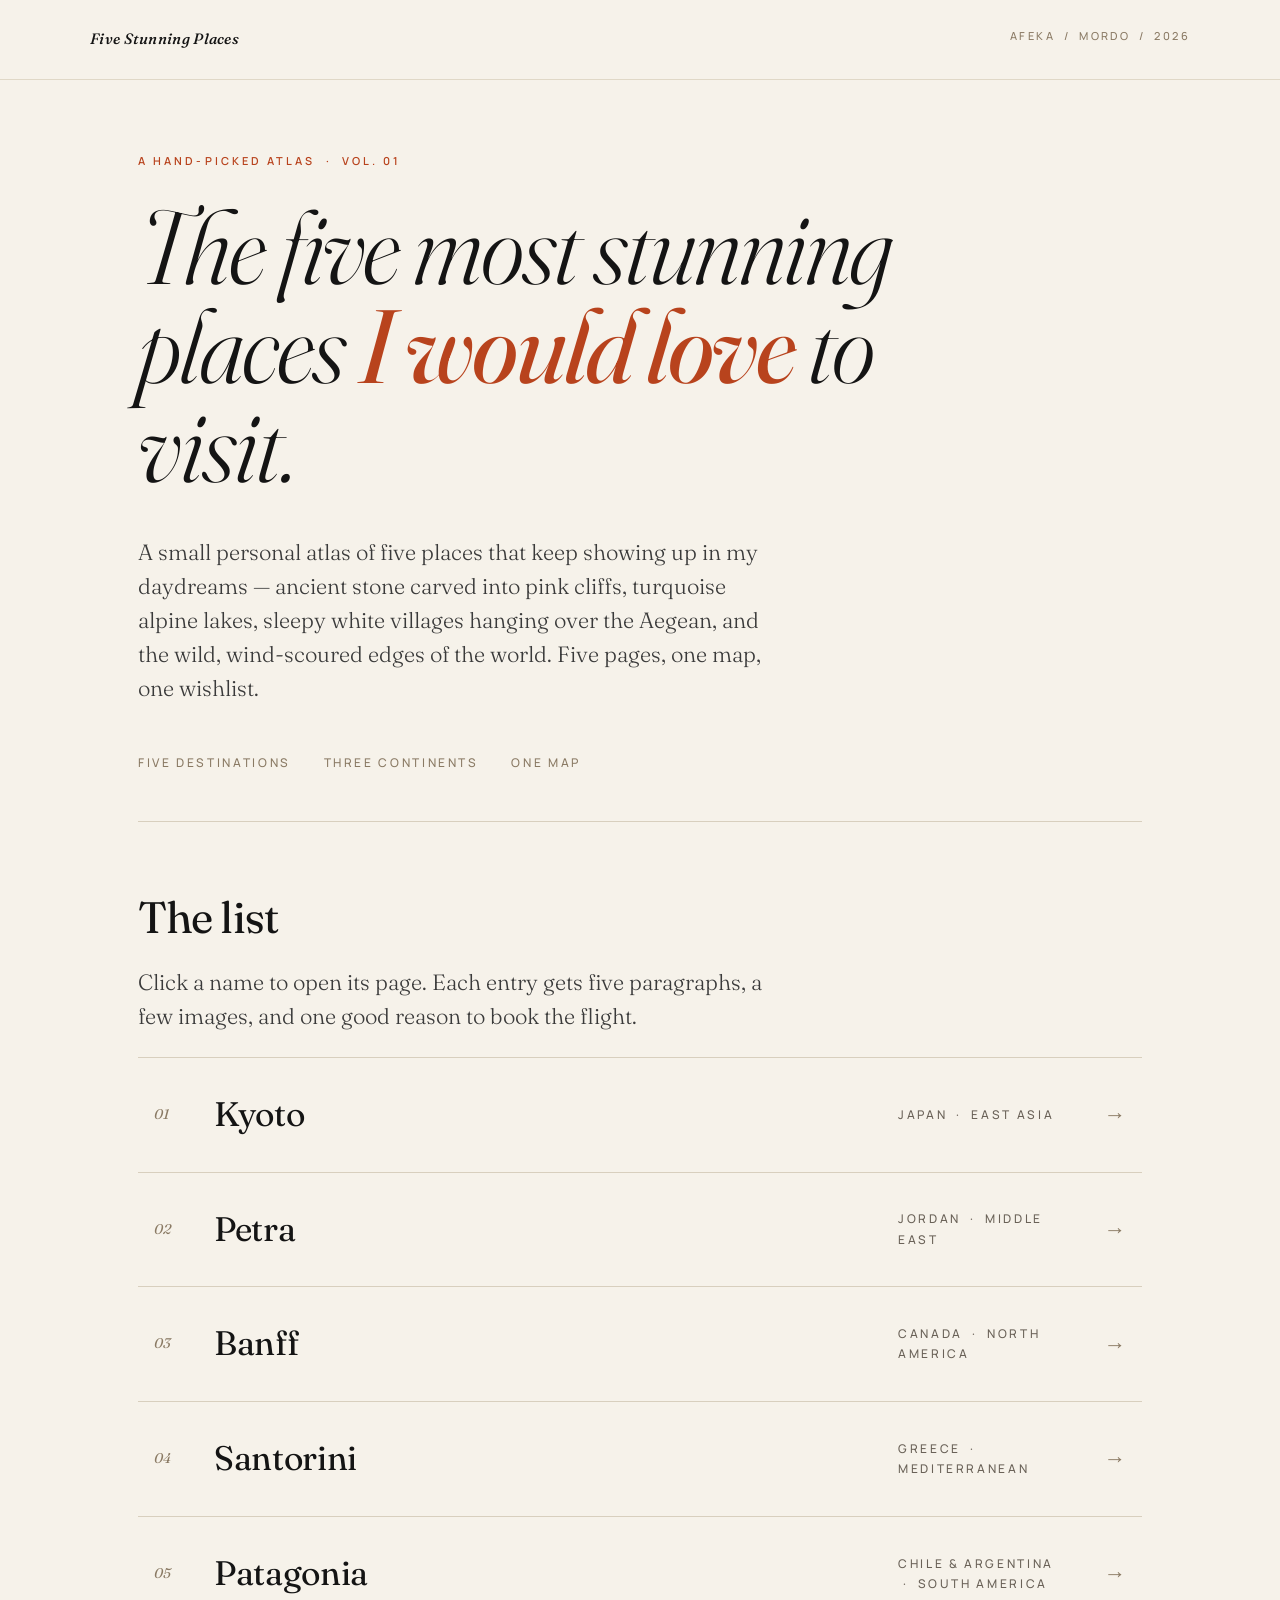
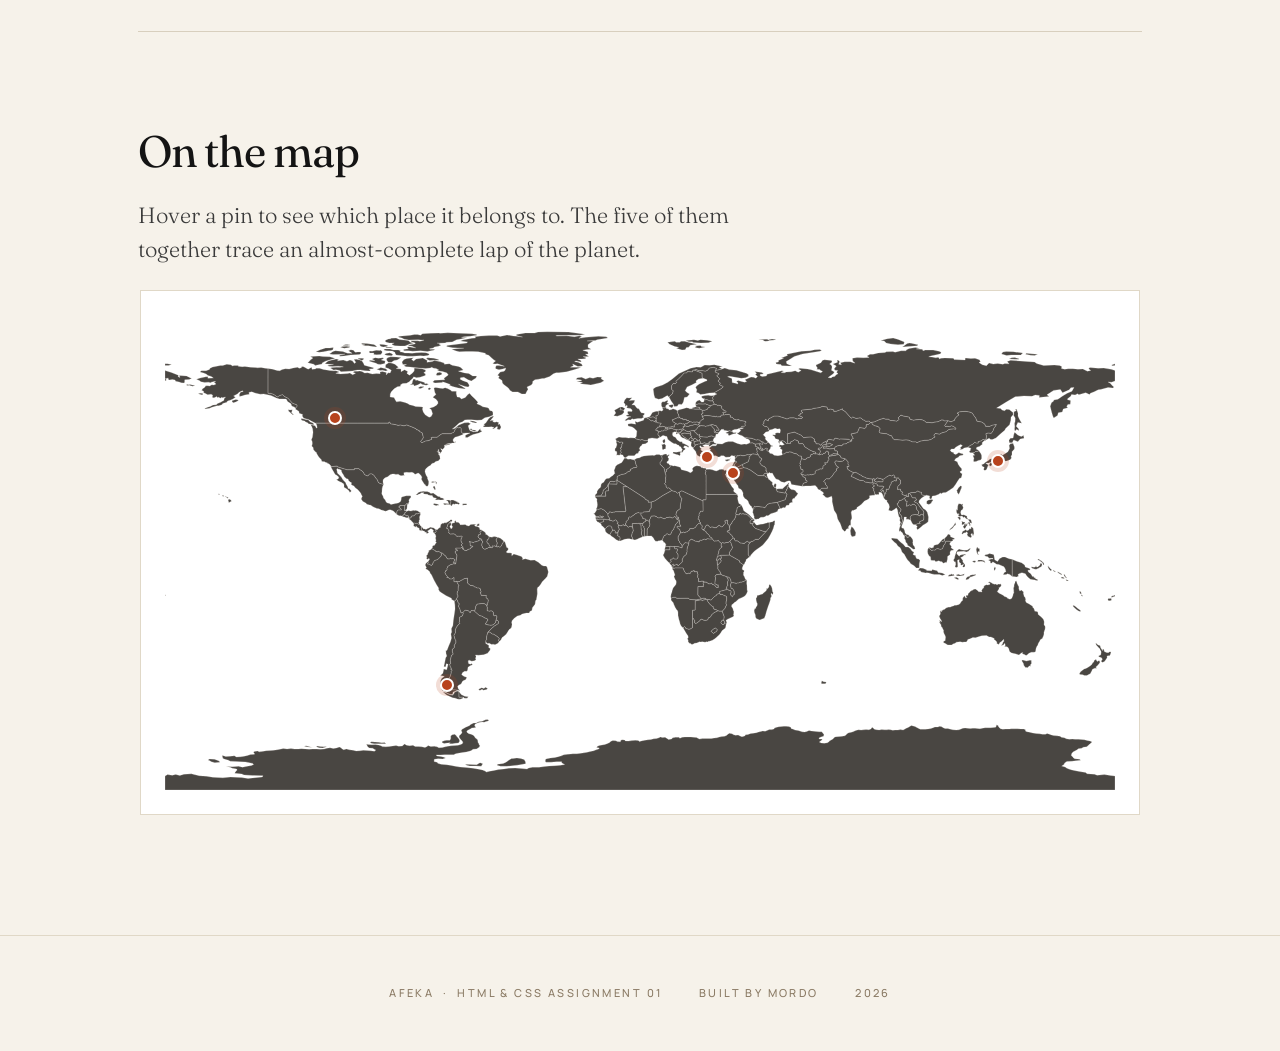
==== index.html @ 24f06f70 "Add files via upload" ====
<!doctype html>
<html lang="en">
  <head>
    <meta charset="UTF-8" />
    <meta name="viewport" content="width=device-width, initial-scale=1.0" />
    <title>Five Stunning Places — Afeka Project</title>
    <meta
      name="description"
      content="Five of the most beautiful places I'd love to visit. A small hand-built site for the Afeka web course."
    />
    <link rel="stylesheet" href="style.css" />
    <link rel="stylesheet" href="fixes.css" />
  </head>
  <body>
    <!-- ======================================================================
     Top bar
     ====================================================================== -->
    <div class="topbar">
      <div class="topbar-inner">
        <a class="brand" href="index.html">Five Stunning Places</a>
        <span class="brand-meta"
          >Afeka &nbsp;/&nbsp; Mordo &nbsp;/&nbsp; 2026</span
        >
      </div>
    </div>

    <!-- ======================================================================
     Hero
     ====================================================================== -->
    <div class="page">
      <span class="eyebrow">A hand-picked atlas &nbsp;·&nbsp; Vol. 01</span>

      <h1 class="hero-title">
        The five most stunning places <em>I would love</em> to visit.
      </h1>

      <p class="lede">
        A small personal atlas of five places that keep showing up in my
        daydreams — ancient stone carved into pink cliffs, turquoise alpine
        lakes, sleepy white villages hanging over the Aegean, and the wild,
        wind-scoured edges of the world. Five pages, one map, one wishlist.
      </p>

      <div class="hero-meta">
        <span>Five destinations</span>
        <span>Three continents</span>
        <span>One map</span>
      </div>

      <hr class="rule" />

      <!-- ==================================================================
         Destination index  (table used for semantic 5-column list)
         ================================================================== -->
      <h2>The list</h2>
      <p class="lede lede-spacing-large">
        Click a name to open its page. Each entry gets five paragraphs, a few
        images, and one good reason to book the flight.
      </p>

      <table class="index-table">
        <tr>
          <td class="index-num">01</td>
          <td class="index-name"><a href="kyoto.html">Kyoto</a></td>
          <td class="index-country">Japan &nbsp;·&nbsp; East Asia</td>
          <td class="index-arrow">&rarr;</td>
        </tr>
        <tr>
          <td class="index-num">02</td>
          <td class="index-name"><a href="petra.html">Petra</a></td>
          <td class="index-country">Jordan &nbsp;·&nbsp; Middle East</td>
          <td class="index-arrow">&rarr;</td>
        </tr>
        <tr>
          <td class="index-num">03</td>
          <td class="index-name"><a href="banff.html">Banff</a></td>
          <td class="index-country">Canada &nbsp;·&nbsp; North America</td>
          <td class="index-arrow">&rarr;</td>
        </tr>
        <tr>
          <td class="index-num">04</td>
          <td class="index-name"><a href="santorini.html">Santorini</a></td>
          <td class="index-country">Greece &nbsp;·&nbsp; Mediterranean</td>
          <td class="index-arrow">&rarr;</td>
        </tr>
        <tr>
          <td class="index-num">05</td>
          <td class="index-name"><a href="patagonia.html">Patagonia</a></td>
          <td class="index-country">
            Chile &amp; Argentina &nbsp;·&nbsp; South America
          </td>
          <td class="index-arrow">&rarr;</td>
        </tr>
      </table>

      <!-- ==================================================================
         World map with positioned pins
         ================================================================== -->
      <div class="map-section">
        <h2>On the map</h2>
        <p class="lede lede-spacing-small">
          Hover a pin to see which place it belongs to. The five of them
          together trace an almost-complete lap of the planet.
        </p>

        <div class="map-wrap">
          <div class="map-inner">
            <img
              class="worldmap"
              src="map.svg"
              alt="World map showing the location of each destination as a small red pin."
            />

            <a class="pin pin-kyoto" href="kyoto.html">
              <span class="pin-label">01 &nbsp;Kyoto</span>
            </a>
            <a class="pin pin-petra" href="petra.html">
              <span class="pin-label">02 &nbsp;Petra</span>
            </a>
            <a class="pin pin-banff" href="banff.html">
              <span class="pin-label">03 &nbsp;Banff</span>
            </a>
            <a class="pin pin-santorini" href="santorini.html">
              <span class="pin-label">04 &nbsp;Santorini</span>
            </a>
            <a class="pin pin-patagonia" href="patagonia.html">
              <span class="pin-label">05 &nbsp;Patagonia</span>
            </a>
          </div>
        </div>
      </div>
    </div>
    <!-- /.page -->

    <!-- ======================================================================
     Footer
     ====================================================================== -->
    <div class="footer">
      <span>Afeka &nbsp;·&nbsp; HTML &amp; CSS Assignment 01</span>
      <span>Built by Mordo</span>
      <span>2026</span>
    </div>
  </body>
</html>
---- style.css ----
/* ==========================================================================
   Five Stunning Places  —  Shared Stylesheet
   Afeka course assignment  /  Author: Mordo
   Aesthetic: refined editorial minimalism
   Constraints: only basic tags, no flexbox, no grid, no javascript
   ========================================================================== */

@import url("https://fonts.googleapis.com/css2?family=Fraunces:opsz,wght@9..144,300;9..144,400;9..144,500;9..144,600&family=Manrope:wght@300;400;500;600;700&display=swap");

/* --------------------------------------------------------------------------
   1. Reset & base
   -------------------------------------------------------------------------- */

* {
  margin: 0;
  padding: 0;
  box-sizing: border-box;
}

html {
  scroll-behavior: smooth;
}

body {
  background-color: #f6f2ea;
  color: #141414;
  font-family: "Manrope", "Helvetica Neue", Helvetica, sans-serif;
  font-size: 17px;
  line-height: 1.7;
  font-weight: 400;
  -webkit-font-smoothing: antialiased;
  text-rendering: optimizeLegibility;
}

img {
  display: block;
  max-width: 100%;
  height: auto;
  border: 0;
}

/* --------------------------------------------------------------------------
   2. Typography
   -------------------------------------------------------------------------- */

h1,
h2,
h3,
h4 {
  font-family: "Fraunces", Georgia, "Times New Roman", serif;
  color: #141414;
  font-weight: 400;
  letter-spacing: -0.02em;
  line-height: 1.05;
}

h1 {
  font-size: 92px;
  font-weight: 300;
  font-style: italic;
  margin-bottom: 32px;
}

h2 {
  font-size: 44px;
  font-weight: 400;
  margin-bottom: 24px;
  margin-top: 72px;
}

h3 {
  font-family: "Manrope", sans-serif;
  font-size: 11px;
  font-weight: 600;
  letter-spacing: 0.24em;
  text-transform: uppercase;
  color: #8a7a64;
  margin-bottom: 14px;
}

p {
  margin-bottom: 22px;
  color: #2a2622;
  max-width: 62ch;
}

a {
  color: #b8431d;
  text-decoration: none;
  border-bottom: 1px solid transparent;
  padding-bottom: 2px;
  transition:
    color 0.25s ease,
    border-color 0.25s ease;
}

a:hover {
  color: #7a2c13;
  border-bottom-color: #b8431d;
}

.lede {
  font-family: "Fraunces", Georgia, serif;
  font-size: 22px;
  font-weight: 300;
  line-height: 1.55;
  color: #3a3a3a;
  margin-bottom: 48px;
  max-width: 640px;
}

/* --------------------------------------------------------------------------
   3. Layout wrappers
   -------------------------------------------------------------------------- */

.page {
  max-width: 1100px;
  margin: 0 auto;
  padding: 72px 48px 120px 48px;
}

.rule {
  display: block;
  width: 100%;
  height: 1px;
  background-color: #d8cfbe;
  margin: 48px 0;
  border: 0;
}

.rule-thin {
  display: block;
  width: 64px;
  height: 1px;
  background-color: #141414;
  margin: 0 0 32px 0;
  border: 0;
}

/* --------------------------------------------------------------------------
   4. Top bar  (simple site header, used on every page)
   -------------------------------------------------------------------------- */

.topbar {
  width: 100%;
  padding: 24px 48px;
  border-bottom: 1px solid #e0d8c7;
  background-color: #f6f2ea;
}

.topbar-inner {
  max-width: 1100px;
  margin: 0 auto;
}

.brand {
  font-family: "Fraunces", Georgia, serif;
  font-size: 15px;
  font-weight: 500;
  font-style: italic;
  color: #141414;
  letter-spacing: 0.02em;
  display: inline-block;
}

.brand-meta {
  font-family: "Manrope", sans-serif;
  font-size: 11px;
  font-weight: 500;
  letter-spacing: 0.22em;
  text-transform: uppercase;
  color: #8a7a64;
  float: right;
  margin-top: 3px;
}

/* --------------------------------------------------------------------------
   5. Homepage hero
   -------------------------------------------------------------------------- */

.eyebrow {
  font-family: "Manrope", sans-serif;
  font-size: 11px;
  font-weight: 600;
  letter-spacing: 0.28em;
  text-transform: uppercase;
  color: #b8431d;
  margin-bottom: 28px;
  display: block;
}

.hero-title {
  font-size: 104px;
  font-weight: 300;
  line-height: 0.95;
  margin-bottom: 40px;
  max-width: 900px;
}

.hero-title em {
  font-style: italic;
  font-weight: 400;
  color: #b8431d;
}

.hero-meta {
  font-family: "Manrope", sans-serif;
  font-size: 12px;
  font-weight: 500;
  letter-spacing: 0.22em;
  text-transform: uppercase;
  color: #8a7a64;
}

.hero-meta span {
  display: inline-block;
  margin-right: 28px;
}

/* --------------------------------------------------------------------------
   6. Destination index  (list of 5 places on homepage)
   -------------------------------------------------------------------------- */

.index-table {
  width: 100%;
  border-collapse: collapse;
  margin-top: 24px;
}

.index-table tr {
  border-top: 1px solid #d8cfbe;
  transition: background-color 0.3s ease;
}

.index-table tr:last-child {
  border-bottom: 1px solid #d8cfbe;
}

.index-table tr:hover {
  background-color: #efe8d9;
}

.index-table td {
  padding: 28px 16px;
  vertical-align: middle;
}

.index-num {
  font-family: "Fraunces", Georgia, serif;
  font-size: 14px;
  font-weight: 400;
  font-style: italic;
  color: #8a7a64;
  width: 60px;
}

.index-name {
  font-family: "Fraunces", Georgia, serif;
  font-size: 34px;
  font-weight: 400;
  color: #141414;
  letter-spacing: -0.01em;
}

.index-name a {
  color: inherit;
  border-bottom: 0;
}

.index-table tr:hover .index-name a {
  font-style: italic;
  color: #b8431d;
}

.index-country {
  font-family: "Manrope", sans-serif;
  font-size: 12px;
  font-weight: 500;
  letter-spacing: 0.22em;
  text-transform: uppercase;
  color: #6a6258;
  text-align: left;
  width: 200px;
}

.index-arrow {
  font-family: "Fraunces", Georgia, serif;
  font-size: 22px;
  color: #8a7a64;
  text-align: right;
  width: 60px;
  transition:
    transform 0.3s ease,
    color 0.3s ease;
}

.index-table tr:hover .index-arrow {
  color: #b8431d;
  transform: translateX(6px);
}

/* --------------------------------------------------------------------------
   7. World map with pins
   -------------------------------------------------------------------------- */

.map-section {
  margin-top: 96px;
}

.map-wrap {
  width: 100%;
  max-width: 1000px;
  margin: 24px auto 0 auto;
  background-color: #ffffff;
  border: 1px solid #e0d8c7;
  padding: 24px;
}

.map-inner {
  position: relative;
  width: 100%;
  line-height: 0;
}

.map-wrap img.worldmap {
  width: 100%;
  height: auto;
  display: block;
  opacity: 0.85;
}

.pin {
  position: absolute;
  width: 14px;
  height: 14px;
  margin-left: -7px;
  margin-top: -7px;
  background-color: #b8431d;
  border: 2px solid #ffffff;
  border-radius: 50%;
  box-shadow: 0 0 0 4px rgba(184, 67, 29, 0.18);
  transition:
    transform 0.25s ease,
    box-shadow 0.25s ease;
  z-index: 3;
}

.pin:hover {
  transform: scale(1.3);
  box-shadow: 0 0 0 8px rgba(184, 67, 29, 0.22);
}

.pin-label {
  position: absolute;
  top: -28px;
  left: 50%;
  margin-left: 0;
  transform: translateX(-50%);
  background-color: #141414;
  color: #f6f2ea;
  font-family: "Manrope", sans-serif;
  font-size: 10px;
  font-weight: 600;
  letter-spacing: 0.18em;
  text-transform: uppercase;
  padding: 5px 10px;
  white-space: nowrap;
  opacity: 0;
  transition:
    opacity 0.25s ease,
    top 0.25s ease;
  pointer-events: none;
}

.pin:hover .pin-label {
  opacity: 1;
  top: -34px;
}

/* Pin coordinates calibrated for the real world map (Natural Earth via
   world-atlas@2, CC0, 177 countries) in equirectangular projection.
   Formulas: left = (lng + 180) / 360,  top = (90 - lat) / 180. */
.pin-kyoto {
  top: 30.6%;
  left: 87.7%;
} /* 35.01 N, 135.77 E */
.pin-petra {
  top: 33.2%;
  left: 59.8%;
} /* 30.33 N,  35.44 E */
.pin-banff {
  top: 21.6%;
  left: 17.9%;
} /* 51.18 N, 115.55 W */
.pin-santorini {
  top: 29.8%;
  left: 57.1%;
} /* 36.39 N,  25.46 E */
.pin-patagonia {
  top: 77.8%;
  left: 29.7%;
} /* 50.00 S,  73.00 W */

/* --------------------------------------------------------------------------
   8. Destination page  (table-based layout)
   -------------------------------------------------------------------------- */

.destination-header {
  padding-top: 24px;
  padding-bottom: 56px;
}

.destination-number {
  font-family: "Fraunces", Georgia, serif;
  font-size: 14px;
  font-style: italic;
  color: #b8431d;
  letter-spacing: 0.08em;
  margin-bottom: 24px;
  display: block;
}

.destination-title {
  font-size: 118px;
  font-weight: 300;
  line-height: 0.95;
  margin-bottom: 16px;
}

.destination-title em {
  font-style: italic;
  color: #b8431d;
}

.destination-country {
  font-family: "Manrope", sans-serif;
  font-size: 12px;
  font-weight: 600;
  letter-spacing: 0.28em;
  text-transform: uppercase;
  color: #8a7a64;
  margin-bottom: 0;
}

/* ---- Hero image on each destination page ---- */

.destination-hero {
  width: 100%;
  margin: 32px 0 0 0;
  overflow: hidden;
}

.destination-hero img {
  width: 100%;
  height: 520px;
  object-fit: cover;
  transition: transform 1.4s ease;
}

.destination-hero:hover img {
  transform: scale(1.03);
}

.image-caption {
  font-family: "Manrope", sans-serif;
  font-size: 11px;
  font-weight: 500;
  letter-spacing: 0.2em;
  text-transform: uppercase;
  color: #8a7a64;
  margin-top: 14px;
  text-align: right;
}

/* ---- Table layout for destination content (assignment: layout in table) ---- */

.layout {
  width: 100%;
  border-collapse: separate;
  border-spacing: 0;
  margin-top: 72px;
  table-layout: fixed;
}

.layout td {
  vertical-align: top;
  padding: 40px 28px;
}

.layout .col-narrow {
  width: 34%;
  border-right: 1px solid #d8cfbe;
}

.layout .col-wide {
  width: 66%;
  padding-left: 56px;
}

.section-num {
  font-family: "Fraunces", Georgia, serif;
  font-size: 56px;
  font-weight: 300;
  font-style: italic;
  color: #b8431d;
  line-height: 1;
  margin-bottom: 8px;
}

.section-label {
  font-family: "Manrope", sans-serif;
  font-size: 11px;
  font-weight: 600;
  letter-spacing: 0.24em;
  text-transform: uppercase;
  color: #141414;
}

.section-body h2 {
  margin-top: 0;
  font-size: 36px;
}

/* alternating row separator */
.layout tr {
  border-top: 1px solid #d8cfbe;
}

.layout tr.layout-row td {
  border-top: 1px solid #d8cfbe;
}

/* inline image in a table cell */
.inline-image {
  width: 100%;
  height: 260px;
  object-fit: cover;
  margin-top: 24px;
}

/* ---- A side-by-side image row (still a table) ---- */

.gallery {
  width: 100%;
  border-collapse: separate;
  border-spacing: 16px;
  margin-top: 48px;
}

.gallery td {
  padding: 0;
  vertical-align: top;
  width: 50%;
}

.gallery img {
  width: 100%;
  height: 360px;
  object-fit: cover;
  transition: transform 1s ease;
}

.gallery td:hover img {
  transform: scale(1.04);
}

/* --------------------------------------------------------------------------
   9. Pull quote
   -------------------------------------------------------------------------- */

.pullquote {
  font-family: "Fraunces", Georgia, serif;
  font-size: 38px;
  font-weight: 300;
  font-style: italic;
  line-height: 1.25;
  color: #141414;
  padding: 72px 48px;
  margin: 72px 0;
  border-top: 1px solid #d8cfbe;
  border-bottom: 1px solid #d8cfbe;
  text-align: center;
  max-width: 880px;
  margin-left: auto;
  margin-right: auto;
}

.pullquote-attrib {
  display: block;
  font-family: "Manrope", sans-serif;
  font-size: 11px;
  font-weight: 600;
  letter-spacing: 0.26em;
  text-transform: uppercase;
  color: #8a7a64;
  font-style: normal;
  margin-top: 24px;
}

/* --------------------------------------------------------------------------
   10. Back link / footer
   -------------------------------------------------------------------------- */

.back-home {
  margin-top: 96px;
  padding-top: 32px;
  border-top: 1px solid #d8cfbe;
  text-align: center;
}

.back-home a {
  font-family: "Manrope", sans-serif;
  font-size: 12px;
  font-weight: 600;
  letter-spacing: 0.28em;
  text-transform: uppercase;
  color: #141414;
  border-bottom: 0;
}

.back-home a:hover {
  color: #b8431d;
}

.back-home .arrow {
  font-family: "Fraunces", serif;
  font-style: italic;
  margin-right: 8px;
  transition: margin-right 0.25s ease;
  display: inline-block;
}

.back-home a:hover .arrow {
  margin-right: 14px;
}

.footer {
  padding: 48px;
  border-top: 1px solid #e0d8c7;
  text-align: center;
  font-family: "Manrope", sans-serif;
  font-size: 11px;
  font-weight: 500;
  letter-spacing: 0.22em;
  text-transform: uppercase;
  color: #8a7a64;
  background-color: #f6f2ea;
}

.footer span {
  display: inline-block;
  margin: 0 16px;
}

.gallery-cell {
  padding: 0;
}

.lede-spacing-large {
  margin-bottom: 24px;
}

.lede-spacing-small {
  margin-bottom: 8px;
}

/* --------------------------------------------------------------------------
   11. Small-screen adjustments  (basic, no grid/flex)
   -------------------------------------------------------------------------- */

@media (max-width: 720px) {
  h1,
  .hero-title {
    font-size: 56px;
  }
  .destination-title {
    font-size: 64px;
  }
  .page,
  .topbar {
    padding-left: 24px;
    padding-right: 24px;
  }
  .layout td,
  .layout .col-wide {
    display: block;
    width: 100%;
    padding: 24px 0;
    border-right: 0;
  }
  .layout .col-narrow {
    border-right: 0;
    border-bottom: 1px solid #d8cfbe;
  }
  .gallery td {
    display: block;
    width: 100%;
    margin-bottom: 16px;
  }
  .index-country {
    display: none;
  }
  .pullquote {
    font-size: 26px;
    padding: 40px 20px;
  }
}
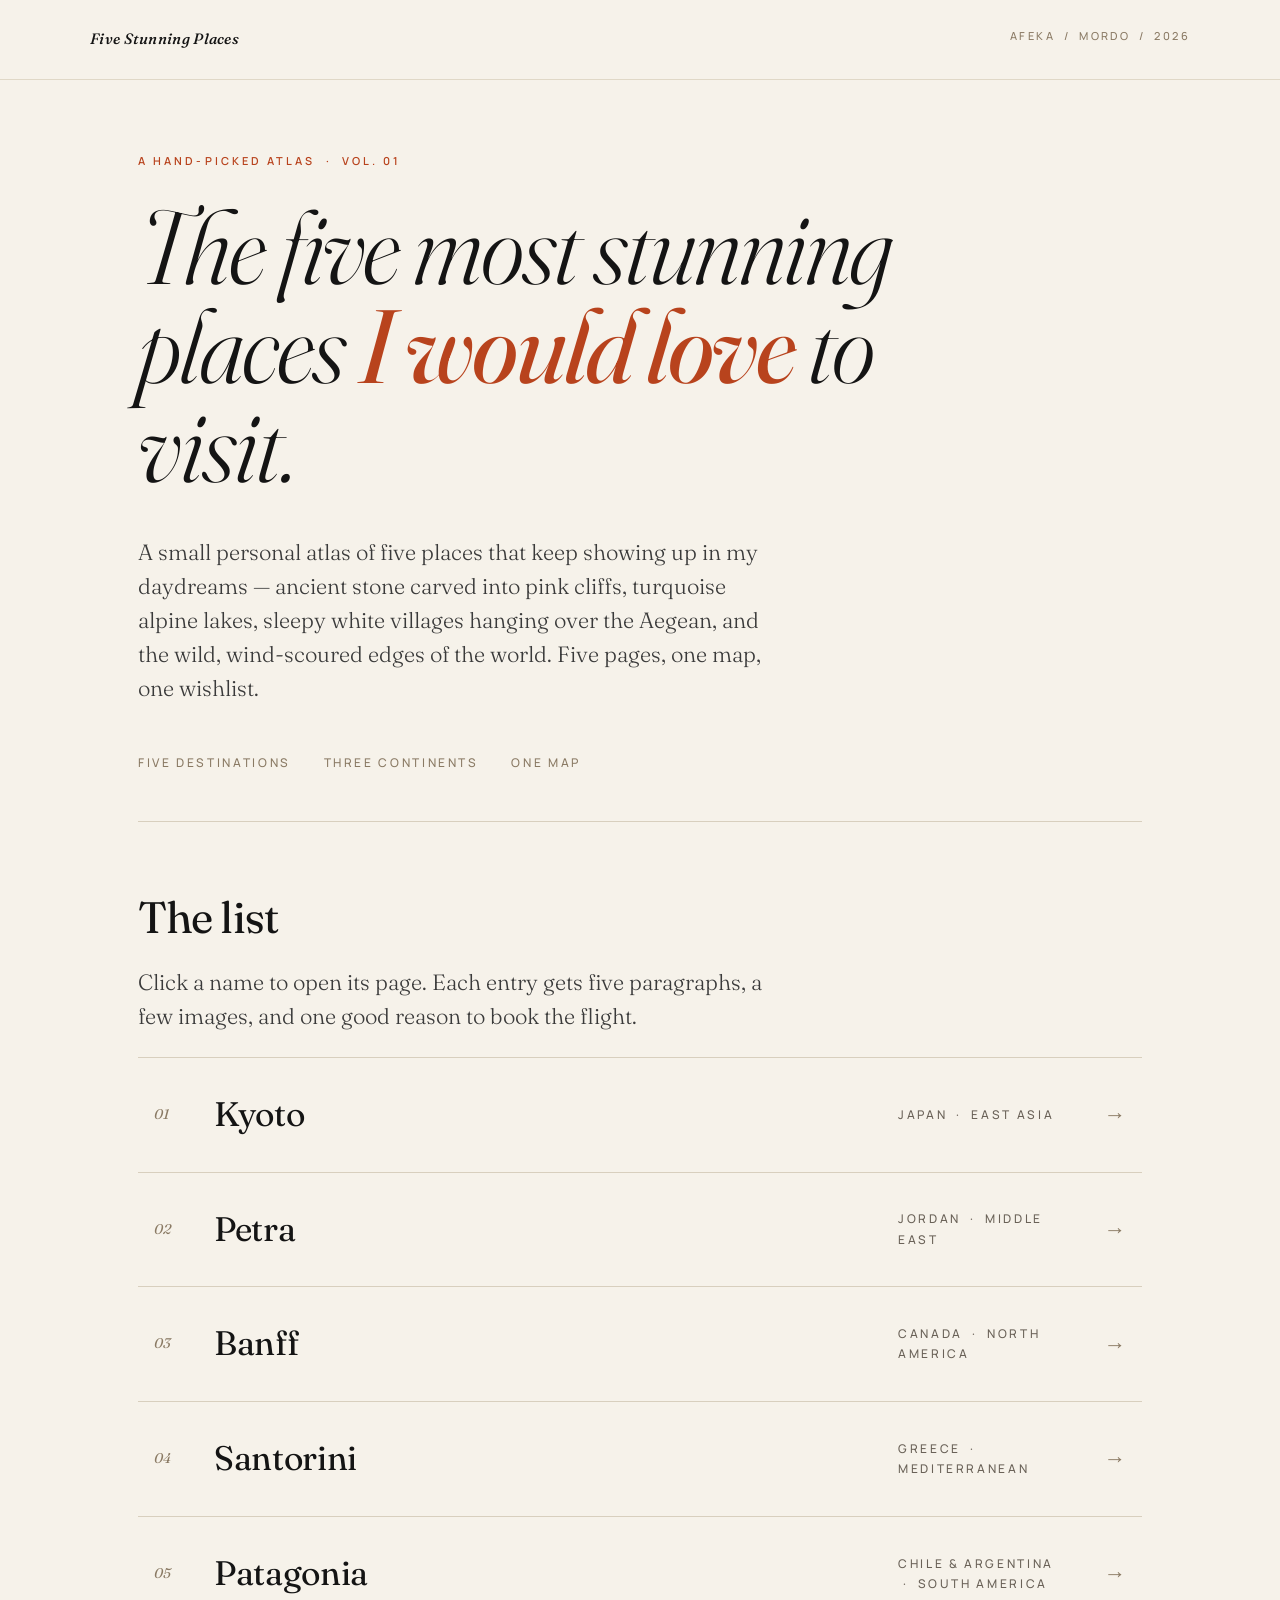
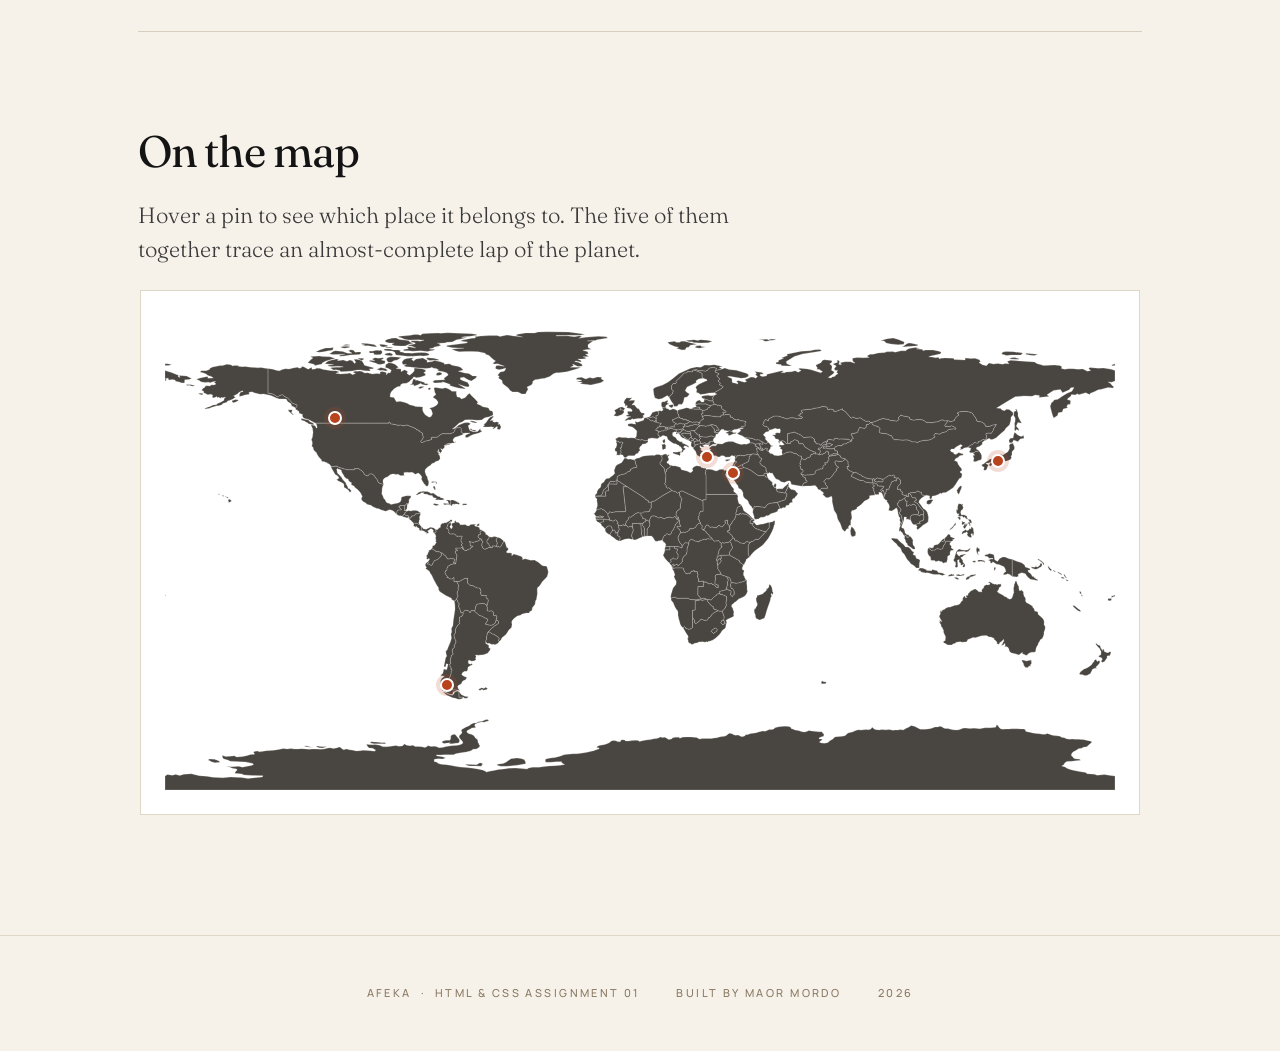
==== commit 79792ac4: "Update index.html" ====
--- a/index.html
+++ b/index.html
@@ -137,7 +137,7 @@
      ====================================================================== -->
     <div class="footer">
       <span>Afeka &nbsp;·&nbsp; HTML &amp; CSS Assignment 01</span>
-      <span>Built by Mordo</span>
+      <span>Built by Maor Mordo</span>
       <span>2026</span>
     </div>
   </body>
